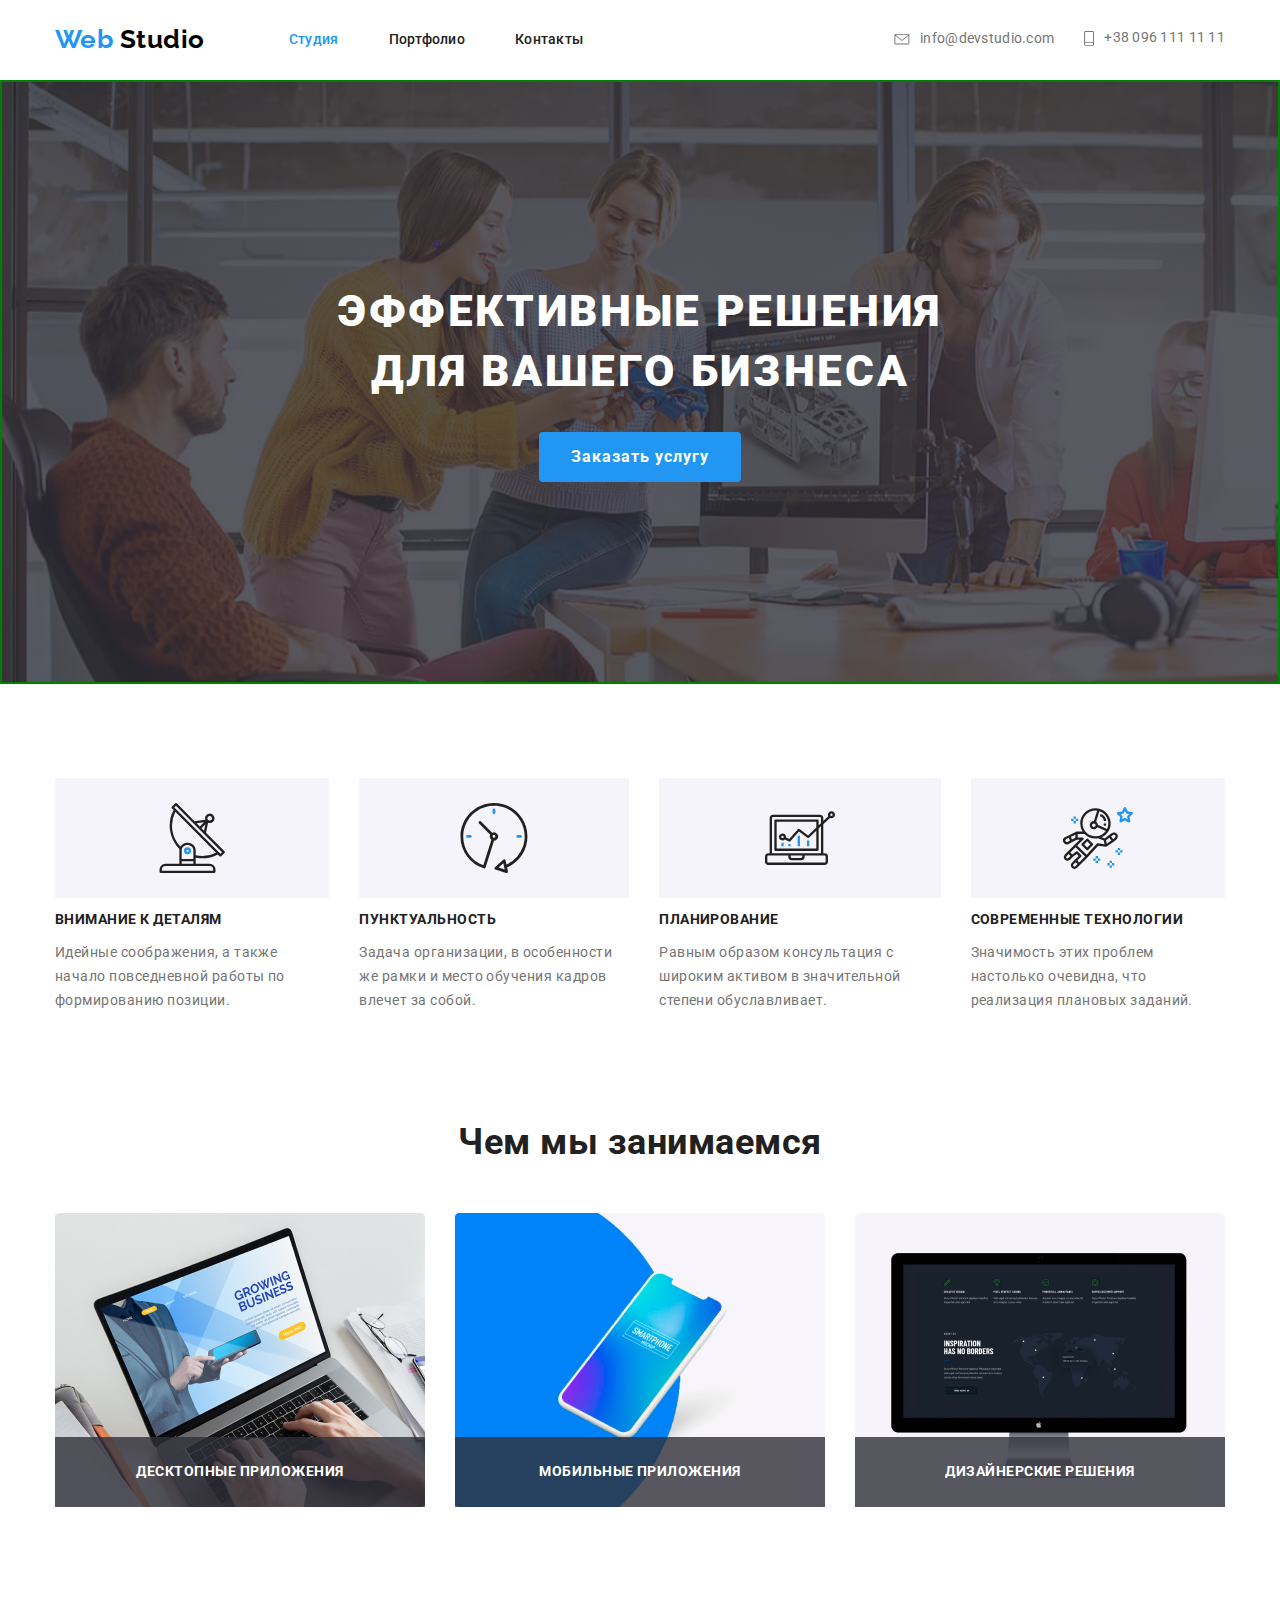
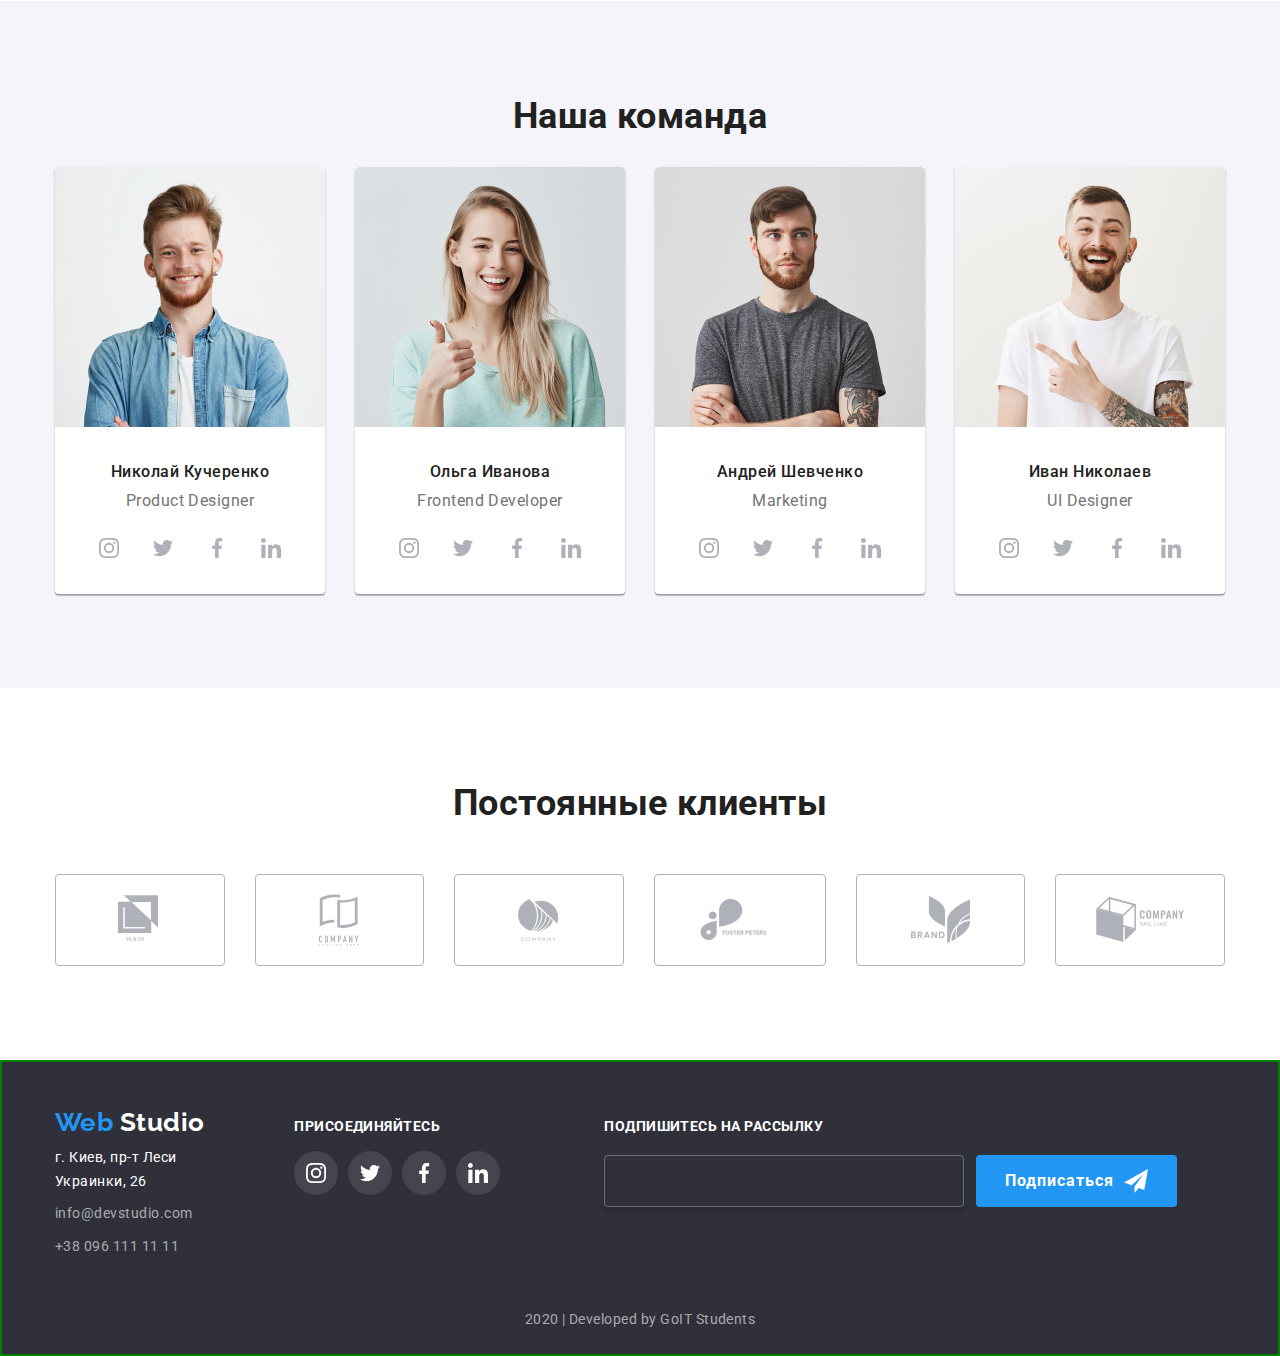
==== index.html @ 7dfe774b "Start" ====
<!DOCTYPE html>
<html lang="ru">
  <head>
    <meta charset="UTF-8" />
    <meta name="viewport" content="width=device-width, initial-scale=1.0" />
    <title>Document</title>
    <link
      href="https://fonts.googleapis.com/css2?family=Raleway:wght@700&family=Roboto:wght@400;500;700;900&display=swap"
      rel="stylesheet"
    />
    <link rel="stylesheet" href="./css/normalize.css" />
    <link rel="stylesheet" href="./css/styles.css" />
  </head>
  <body>
    <header class="page-header">
      <div class="container">
        <nav class="navigation flex-type">
          <a class="link" href="./index.html">
            <span class="logo"
              ><span class="logo-colored">Web</span> Studio</span
            ></a
          >
          <!-- логотип -->

          <ul class="site-nav flex-type">
            <li>
              <a class="link" href="./index.html">
                <span class="current-page">Студия</span></a
              >
            </li>
            <li><a class="link" href="./portfolio.html"> Портфолио</a></li>
            <li><a href="" class="link">Контакты</a></li>
          </ul>
        </nav>

        <ul class="site-auth flex-type">
          <li>
            <a class="text link" href="mailto:info@devstudio.com">
              <svg class="icon-mail">
                <use href="./img/symbol-defs2.svg#icon-envelope"></use>
              </svg>
              info@devstudio.com
            </a>
          </li>
          <li>
            <a class="text link" href="tel:380961111111"
              ><svg class="icon-vector">
                <use href="./img/symbol-defs2.svg#icon-vector"></use></svg
              >+38 096 111 11 11</a
            >
          </li>
        </ul>
      </div>
    </header>

    <main>
      <!-- Герой -->

      <section class="hero-container">
        <h1 class="hero-title">
          Эффективные решения <br />
          для вашего бизнеса
        </h1>
        <a class="hero-button link" href="">Заказать услугу</a>
      </section>

      <section class="advantage">
        <!-- Скрытый заголовок H2 -->
        <h2 class="visibility">Приемущества</h2>

        <ul class="container">
          <li class="advantage-card">
            <div class="icon-background">
              <svg class="icon-advantage">
                <use href="./img/symbol-defs2.svg#icon-satellite"></use>
              </svg>
            </div>
            <h3 class="subtitle">Внимание к деталям</h3>
            <p class="text">
              Идейные соображения, а также начало повседневной работы по
              формированию позиции.
            </p>
          </li>

          <li class="advantage-card">
            <div class="icon-background">
              <svg class="icon-advantage">
                <use href="./img/symbol-defs2.svg#icon-clock"></use>
              </svg>
            </div>

            <h3 class="subtitle">Пунктуальность</h3>
            <p class="text">
              Задача организации, в особенности же рамки и место обучения кадров
              влечет за собой.
            </p>
          </li>

          <li class="advantage-card">
            <div class="icon-background">
              <svg class="icon-advantage">
                <use href="./img/symbol-defs2.svg#icon-diagram"></use>
              </svg>
            </div>
            <h3 class="subtitle">Планирование</h3>
            <p class="text">
              Равным образом консультация с широким активом в значительной
              степени обуславливает.
            </p>
          </li>

          <li class="advantage-card">
            <div class="icon-background">
              <svg class="icon-advantage">
                <use href="./img/symbol-defs2.svg#icon-astronaut"></use>
              </svg>
            </div>
            <h3 class="subtitle">Современные технологии</h3>
            <p class="text">
              Значимость этих проблем настолько очевидна, что реализация
              плановых заданий.
            </p>
          </li>
        </ul>
      </section>

      <section class="duties">
        <h2 class="title">Чем мы занимаемся</h2>
        <ul class="container">
          <!-- <div class="test"> -->

          <li class="duties-card desktop">
            <p class="subtitle">Десктопные приложения</p>
          </li>

          <li class="duties-card mobile">
            <!-- <img
              src="./img/phone.jpg"
              alt="Смартфон"
              width="370"
              height="294"
            /> -->
            <p class="subtitle">Мобильные приложения</p>
          </li>

          <li class="duties-card design">
            <!-- <img
              src="./img/display.jpg"
              alt="Монитор"
              width="370"
              height="294"
            /> -->
            <p class="subtitle">Дизайнерские решения</p>
          </li>

          <!-- </div> -->
        </ul>
      </section>

      <section class="team">
        <h2 class="title">Наша команда</h2>

        <ul class="container">
          <li class="team-card">
            <img
              src="./img/John_Smith.jpg"
              alt="Николай Кучеренко"
              width="270"
              height="260"
            />
            <h3 class="team-subtitle">Николай Кучеренко</h3>
            <p class="text">Product Designer</p>

            <ul class="flex-type">
              <li class="shell">
                <a
                  class="social-block"
                  href="https://www.instagram.com/"
                  aria-label="Ссылка на Instagram"
                  ><svg class="social-link">
                    <use
                      href="./img/symbol-defs2.svg#icon-instagram"
                    ></use></svg
                ></a>
              </li>
              <li class="shell">
                <a
                  class="social-block"
                  href="https://twitter.com/explore"
                  aria-label="Ссылка на Twitter"
                  ><svg class="social-link">
                    <use href="./img/symbol-defs2.svg#icon-twitter"></use></svg
                ></a>
              </li>
              <li class="shell">
                <a
                  class="social-block"
                  href="https://www.facebook.com/"
                  aria-label="Ссылка на Facebook"
                  ><svg class="social-link">
                    <use href="./img/symbol-defs2.svg#icon-facebook"></use></svg
                ></a>
              </li>
              <li class="shell">
                <a
                  class="social-block"
                  href="https://www.linkedin.com/feed/"
                  aria-label="Ссылка на LinkedIn"
                  ><svg class="social-link">
                    <use href="./img/symbol-defs2.svg#icon-linkedin"></use></svg
                ></a>
              </li>
            </ul>
          </li>

          <li class="team-card">
            <img
              src="./img/Marta_Stewart.jpg"
              alt="Ольга Иванова"
              width="270"
              height="260"
            />
            <h3 class="team-subtitle">Ольга Иванова</h3>
            <p class="text">Frontend Developer</p>

            <ul class="flex-type">
              <li class="shell">
                <a
                  class="social-block"
                  href="https://www.instagram.com/"
                  aria-label="Ссылка на Instagram"
                  ><svg class="social-link">
                    <use
                      href="./img/symbol-defs2.svg#icon-instagram"
                    ></use></svg
                ></a>
              </li>
              <li class="shell">
                <a
                  class="social-block"
                  href="https://twitter.com/explore"
                  aria-label="Ссылка на Twitter"
                  ><svg class="social-link">
                    <use href="./img/symbol-defs2.svg#icon-twitter"></use></svg
                ></a>
              </li>
              <li class="shell">
                <a
                  class="social-block"
                  href="https://www.facebook.com/"
                  aria-label="Ссылка на Facebook"
                  ><svg class="social-link">
                    <use href="./img/symbol-defs2.svg#icon-facebook"></use></svg
                ></a>
              </li>
              <li class="shell">
                <a
                  class="social-block"
                  href="https://www.linkedin.com/feed/"
                  aria-label="Ссылка на LinkedIn"
                  ><svg class="social-link">
                    <use href="./img/symbol-defs2.svg#icon-linkedin"></use></svg
                ></a>
              </li>
            </ul>
          </li>

          <li class="team-card">
            <img
              src="./img/Robert_Jakis.jpg"
              alt="Андрей Шевченко"
              width="270"
              height="260"
            />
            <h3 class="team-subtitle">Андрей Шевченко</h3>
            <p class="text">Marketing</p>

            <ul class="flex-type">
              <li class="shell">
                <a
                  class="social-block"
                  href="https://www.instagram.com/"
                  aria-label="Ссылка на Instagram"
                  ><svg class="social-link">
                    <use
                      href="./img/symbol-defs2.svg#icon-instagram"
                    ></use></svg
                ></a>
              </li>
              <li class="shell">
                <a
                  class="social-block"
                  href="https://twitter.com/explore"
                  aria-label="Ссылка на Twitter"
                  ><svg class="social-link">
                    <use href="./img/symbol-defs2.svg#icon-twitter"></use></svg
                ></a>
              </li>
              <li class="shell">
                <a
                  class="social-block"
                  href="https://www.facebook.com/"
                  aria-label="Ссылка на Facebook"
                  ><svg class="social-link">
                    <use href="./img/symbol-defs2.svg#icon-facebook"></use></svg
                ></a>
              </li>
              <li class="shell">
                <a
                  class="social-block"
                  href="https://www.linkedin.com/feed/"
                  aria-label="Ссылка на LinkedIn"
                  ><svg class="social-link">
                    <use href="./img/symbol-defs2.svg#icon-linkedin"></use></svg
                ></a>
              </li>
            </ul>
          </li>

          <li class="team-card">
            <img
              src="./img/Martin_Doe.jpg"
              alt="Иван Николаев"
              width="270"
              height="260"
            />
            <h3 class="team-subtitle">Иван Николаев</h3>
            <p class="text">UI Designer</p>

            <ul class="flex-type">
              <li class="shell">
                <a
                  class="social-block"
                  href="https://www.instagram.com/"
                  aria-label="Ссылка на Instagram"
                  ><svg class="social-link">
                    <use
                      href="./img/symbol-defs2.svg#icon-instagram"
                    ></use></svg
                ></a>
              </li>
              <li class="shell">
                <a
                  class="social-block"
                  href="https://twitter.com/explore"
                  aria-label="Ссылка на Twitter"
                  ><svg class="social-link">
                    <use href="./img/symbol-defs2.svg#icon-twitter"></use></svg
                ></a>
              </li>
              <li class="shell">
                <a
                  class="social-block"
                  href="https://www.facebook.com/"
                  aria-label="Ссылка на Facebook"
                  ><svg class="social-link">
                    <use href="./img/symbol-defs2.svg#icon-facebook"></use></svg
                ></a>
              </li>
              <li class="shell">
                <a
                  class="social-block"
                  href="https://www.linkedin.com/feed/"
                  aria-label="Ссылка на LinkedIn"
                  ><svg class="social-link">
                    <use href="./img/symbol-defs2.svg#icon-linkedin"></use></svg
                ></a>
              </li>
            </ul>
          </li>
        </ul>
      </section>

      <section class="clients">
        <h2 class="title">Постоянные клиенты</h2>
        <ul class="container">
          <li class="clients-card">
            <svg class="logo-1">
              <use href="./img/symbol-defs2.svg#icon-logo-1"></use>
            </svg>
          </li>

          <li class="clients-card">
            <svg class="logo-2">
              <use href="./img/symbol-defs2.svg#icon-logo-2"></use>
            </svg>
          </li>

          <li class="clients-card">
            <svg class="logo-3">
              <use href="./img/symbol-defs2.svg#icon-logo-3"></use>
            </svg>
          </li>

          <li class="clients-card">
            <svg class="logo-4">
              <use href="./img/symbol-defs2.svg#icon-logo-4"></use>
            </svg>
          </li>

          <li class="clients-card">
            <svg class="logo-5">
              <use href="./img/symbol-defs2.svg#icon-logo-5"></use>
            </svg>
          </li>

          <li class="clients-card">
            <svg class="logo-6">
              <use href="./img/symbol-defs2.svg#icon-logo-6"></use>
            </svg>
          </li>
        </ul>
      </section>
    </main>
    <footer class="page-footer">
      <div class="container">
        <address class="contacts">
          <span class="logo">
            <span class="logo-colored"> Web</span> Studio</span
          >
          <br />
          <span class="location text">г. Киев, пр-т Леси Украинки, 26</span>
          <br />
          <a class="link" href="mailto:info@devstudio.com"
            >info@devstudio.com</a
          >
          <br />
          <a class="link" href="tel:380961111111">+38 096 111 11 11 </a>
        </address>

        <div class="connect">
          <b class="subtitle">присоединяйтесь</b>
          <ul class="flex-type">
            <li class="shell">
              <a
                class="social-block"
                href="https://www.instagram.com/"
                aria-label="Ссылка на Instagram"
                ><svg class="social-link">
                  <use href="./img/symbol-defs2.svg#icon-instagram"></use></svg
              ></a>
            </li>
            <li class="shell">
              <a
                class="social-block"
                href="https://twitter.com/explore"
                aria-label="Ссылка на Twitter"
                ><svg class="social-link">
                  <use href="./img/symbol-defs2.svg#icon-twitter"></use></svg
              ></a>
            </li>
            <li class="shell">
              <a
                class="social-block"
                href="https://www.facebook.com/"
                aria-label="Ссылка на Facebook"
                ><svg class="social-link">
                  <use href="./img/symbol-defs2.svg#icon-facebook"></use></svg
              ></a>
            </li>
            <li class="shell">
              <a
                class="social-block"
                href="https://www.linkedin.com/feed/"
                aria-label="Ссылка на LinkedIn"
                ><svg class="social-link">
                  <use href="./img/symbol-defs2.svg#icon-linkedin"></use></svg
              ></a>
            </li>
          </ul>
        </div>

        <div class="subscribe">
          <b class="subtitle">Подпишитесь на рассылку</b>
          <div class="buttons-block">
            <div class="email-button"></div>
            <a class="footer-button link" href=""
              >Подписаться
              <svg class="icon-send">
                <use href="./img/symbol-defs2.svg#icon-send"></use></svg
            ></a>
          </div>
        </div>
      </div>

      <div class="developed">
        <p class="text">2020 | Developed by GoIT Students</p>
      </div>
    </footer>
  </body>
</html>
---- css/styles.css ----
:root {
  --primary-text-color: #757575;
  --text-title-color: #212121;
  --text-accent-color: #2196f3;
  --primary-white-color: #ffffff;
  --primary-icon-color: #afb1b8;
}

body {
  background-color: var(--primary-white-color);
  color: var(--primary-text-color);
  font-family: Roboto, sans-serif;
  letter-spacing: 0.03em;
}

/* .page-header {
  background-color: rgb(219, 22, 114);
} */

ul {
  list-style: none;
}
.visibility {
  display: none;
}
.focus {
  border: 1px solid rgb(219, 22, 114); /* Рамка при получении фокуса */
  width: 80%; /* Ширина поля */
}

.link {
  text-decoration: none;
}

.site-nav .link {
  color: var(--text-title-color);
}

.site-auth .link {
  color: var(--primary-text-color);
}
.contacts {
  margin-bottom: 28px;
  margin-right: 69px;
}

.contacts .link {
  color: rgba(255, 255, 255, 0.6);
  /* background-color: #757575; временный цвет */
  font-size: 14px;
  line-height: 1.71;
  font-style: normal;
  display: inline-block;
  margin-top: 9px;
}

.developed .text {
  background-color: #2f303a;
  color: rgba(255, 255, 255, 0.6);
  font-size: 12x;
  line-height: 2;

  padding-top: 18px;
  padding-bottom: 21px;
  margin-top: 0;
  margin-bottom: 0;
}

.link:hover,
.link:focus {
  color: var(--text-accent-color);
}

/* .link:hover .icon-mail {
  fill: var(--text-accent-color);
} */

/* .mail-color {
  color: var(--text-accent-color);
} */

.logo {
  color: #000000;
  font-style: normal;
  font-weight: 700;
  font-size: 26px;
  line-height: 1.19;
  font-family: Raleway, sans-serif;

  display: inline-block;
  padding-top: 24px;
  padding-bottom: 25px;

  /* border: 2px solid;
  background-color: rgb(219, 22, 114); */
}

.page-footer .logo {
  padding-top: 0;
  padding-bottom: 0;
  margin-top: 45px;
  margin-bottom: 8px;
  color: var(--primary-white-color);
}

.logo-colored {
  color: #2196f3;
}

.navigation .logo:hover,
.navigation .logo:focus {
  color: var(--text-accent-color);
}

.site-nav,
.site-auth {
  font-style: normal;
  font-weight: 500;
  font-size: 14px;
  line-height: 1.14;
  letter-spacing: 0.02em;
}

/* .site-nav .text {
  color: var(--primary-text-color);
} */

.site-nav.flex-type {
  margin-top: auto;
  margin-bottom: auto;
  padding-left: 0;
  margin-left: 84px;
}

.site-nav.flex-type :not(:first-child) {
  padding-left: 50px;
}

.site-auth.flex-type :not(:first-child) {
  padding-left: 30px;
}

.site-auth.flex-type {
  margin-top: auto;
  margin-bottom: auto;
  padding-left: 0;
  margin-left: auto;
  align-items: center;
}
.flex-type .link {
  display: inline-flex;
  align-items: center;
}

.social-link {
  display: block;
  height: 20px;
  width: 20px;
  fill: var(--primary-icon-color);
}

.social-block {
  display: inline-flex;
  justify-content: center;
  align-items: center;
  height: 44px;
  width: 44px;
  border-radius: 50%;

  /* border: solid 2px tomato; */
  /* background-color: salmon; */
}

.team-card .shell,
.connect .shell {
  display: block;
  margin-right: 10px;
}

.team-card .shell:nth-last-child(1) {
  margin-right: 0px;
}

/* .link-container:last-child {
  margin-right: 50px;
} */

/* .flex-type .social-block :last-child {
  margin-right: 0px;
} */

.social-block:hover {
  background-color: var(--text-accent-color);
}

.social-block:hover .social-link {
  fill: #ffffff;
}

.current-page {
  color: var(--text-accent-color);
}

.studio-color {
  color: var(--text-accent-color);
}

.hero-title {
  color: var(--primary-white-color);
  /* background-color: #757575; временный цвет */
  font-style: normal;
  font-weight: 900;
  font-size: 44px;
  line-height: 1.36;
  text-transform: uppercase;
  letter-spacing: 0.06em;

  /* border: 2px solid tomato; */
  padding-top: 200px;
  margin-top: 0;
  margin-bottom: 30px;
}

.title {
  color: var(--text-title-color);
  font-style: normal;
  font-weight: 700;
  font-size: 36px;
  line-height: 1.17;
  text-align: center;
}

.hero-button,
.footer-button {
  color: #ffffff;
  background-color: var(--text-accent-color);
  font-style: normal;
  font-weight: 700;
  font-size: 16px;
  line-height: 1.87;
  letter-spacing: 0.06em;

  display: inline-block;
  vertical-align: middle;
  /* border: 2px solid tomato; */
  padding: 10px 32px;
  border-radius: 4px;
  margin-top: 0;
  margin-bottom: 200px;
}

.footer-button {
  display: inline-flex;

  margin-top: 20px;
  margin-bottom: 0;
  margin-left: 12px;
  align-items: center;
  padding: 10px 29px;
}

.hero-button:hover,
.hero-button:focus,
.footer-button:hover,
.footer-button:focus {
  color: var(--text-title-color);
}

.footer-button:hover .icon-send {
  fill: var(--text-title-color);
}
.subtitle {
  color: var(--text-title-color);
  font-style: normal;
  font-weight: 700;
  font-size: 14px;
  line-height: 1.14;
  text-transform: uppercase;
}

.text {
  font-style: normal;
  font-weight: 400;
  font-size: 14px;
  line-height: 1.71;
}

.site-auth .text {
  line-height: 1.14;
}
.connect {
  /* display: flex; */
  margin-right: 94px;
  /* border: solid; */
}

.subscribe {
  display: flex;
  flex-wrap: wrap;
  min-width: 500px;
  /* border: solid blanchedalmond; */
}

.email-button {
  display: inline-flex;
  align-items: center;
  justify-content: center;
  min-width: 358px;
  height: 50px;
  /* border: solid; */
  margin-top: 20px;
  margin-bottom: 0;
  border: 1px solid rgba(255, 255, 255, 0.3);
  box-shadow: 0px 4px 4px rgba(0, 0, 0, 0.15);
  border-radius: 4px;
  padding: 0;
}

.buttons-block {
  display: flex;
  /* border: solid red; */
}

.connect .flex-type {
  margin-top: 20;
  margin-bottom: 0;
  padding-left: 0;
}

.connect .subtitle,
.subscribe .subtitle {
  /* background-color: #757575; временный цвет */
  color: var(--primary-white-color);
  display: block;
  /* min-width: 400px; */
  /* flex-wrap: nowrap; */
  padding: 0;
  /* margin-bottom: 20px; */
  margin-top: 0;
  /* border: solid 1px tomato; */
}

.icon-send {
  height: 24px;
  width: 24px;
  margin-left: 10px;
  fill: var(--primary-white-color);
}
/* hero-butt .button-link .connect .flex-type {
  padding: 0;
  justify-content: flex-start;
  background-color: violet;
} */

.connect .social-block {
  background-color: rgba(255, 255, 255, 0.1);
}

.connect .social-link {
  fill: var(--primary-white-color);
}

.connect .social-block:hover {
  background-color: var(--text-accent-color);
}

.duties-card .subtitle {
  width: inherit;
  background-color: rgba(47, 48, 58, 0.8);
  color: var(--primary-white-color);
  /* flex-wrap: nowrap; */
  padding-top: 27px;
  /* padding-left: 40px; */
  padding-bottom: 27px;
  margin-bottom: 0;
  margin-top: 0;
}

.duties .title,
.clients .title {
  /* border: 2px solid tomato; */
  margin-top: 0;
  margin-bottom: 50px;
}

.team .title {
  display: inline-block;
  margin-top: 94px;
}

.duties-card {
  display: flex;
  height: 294px;
  width: 370px;

  /* align-content: center; */
  /* justify-content: center; */
  align-items: flex-end;
  /* text-align: center; */
}

.duties-card.desktop {
  background-image: url(../img/laptop.jpg);
}

.duties-card.mobile {
  background-image: url(../img/phone.jpg);
}

.duties-card.design {
  background-image: url(../img/display.jpg);
}

.duties-card:not(:first-child),
.clients-card:not(:first-child) {
  margin-left: 30px;
}

.clients-card {
  display: flex;
  align-items: center;
  justify-content: center;
  width: 170px;
  height: 90px;
  border: 1px solid var(--primary-icon-color);
  border-radius: 4px;
}

.clients-card:hover {
  border: 1px solid var(--text-accent-color);
}

.clients-card:hover .logo-1,
.clients-card:hover .logo-2,
.clients-card:hover .logo-3,
.clients-card:hover .logo-4,
.clients-card:hover .logo-5,
.clients-card:hover .logo-6 {
  fill: var(--text-accent-color);
}

.center-block {
  /* display: block; */
  margin-left: auto;
  margin-right: auto;
  /* background-color: tomato; */
}
/* .test {
  width: 1200px;
  display: flex;
  border: 2px solid blue;
} */
.team-subtitle {
  color: var(--text-title-color);
  font-style: normal;
  font-weight: 500;
  font-size: 16px;
  line-height: 1.19;

  display: inline-block;
  margin-top: 30px;
  margin-bottom: 10px;
}

.team .text {
  font-size: 16px;
  line-height: 1.19;
  margin-top: 0;
  margin-bottom: 16px;
}

.contacts .logo {
  font-size: 26px;
  line-height: 1.18;
}

.contacts .logo-colored {
  font-size: 26px;
  line-height: 1.18;
}

.location.text {
  color: var(--primary-white-color);
  /* background-color: #757575; */
}

.container {
  /* border: 5px solid tomato; */
  display: flex;
  width: 1170px;
  padding-left: 15px;
  padding-right: 15px;
  background-color: #ffffff;
  margin-left: auto;
  margin-right: auto;
  margin-top: 0;
  margin-bottom: 0;
  /* background-color: tomato; */
}

.flex-type,
.link-container {
  display: flex;
  /* border: solid; */
}

.team-card .flex-type {
  padding: 0;
  justify-content: center;
  align-items: center;
  /* background-color: rgb(219, 22, 114); */
}

.team-card {
  background-color: #ffffff;
  box-shadow: 0px 2px 1px rgba(0, 0, 0, 0.2), 0px 1px 1px rgba(0, 0, 0, 0.14),
    0px 1px 3px rgba(0, 0, 0, 0.12);
  border-radius: 0px 0px 4px 4px;
}

.icon-mail {
  width: 16px;
  height: 11.2px;
  margin-right: 10px;
  fill: currentColor;
}

.icon-vector {
  width: 10px;
  height: 14.92px;
  margin-right: 10px;
  fill: currentColor;
}

.icon-advantage {
  display: block;
  height: 70px;
  width: 70px;
  padding-bottom: 25px;
  padding-top: 25px;
  /* background-color: #f5f4fa; */
  border-radius: 4px;
}

.advantage .container {
  margin-top: 0;
  margin-bottom: 0;
  /* justify-content: space-between; */
}

.container .advantage-card {
  /* background-color: tomato; */
  width: calc((100% -120px) / 4);
  text-align: left;
}

.advantage-card:not(:first-child),
.team-card:not(:first-child) {
  margin-left: 30px;
}

.team-card .flex-type {
  padding: 0;
  justify-content: center;
  margin-bottom: 24px;
}

.advantage-card .icon-background {
  display: flex;
  background-color: #f5f4fa;
  justify-content: center;
}

.hero-container {
  max-width: 1600px;
  display: block;
  text-align: center;
  background-color: #757575; /*временный цвет*/
  border: 2px solid green;
  margin-left: auto;
  margin-right: auto;
  background-image: linear-gradient(
      to right,
      rgba(47, 48, 58, 0.8),
      rgba(47, 48, 58, 0.8)
    ),
    url(../img/Header.jpg);
}

.duties,
.advantage,
.clients,
.portfolio {
  display: block;
  text-align: center;
  /* border: 2px solid green; */
  margin-top: 94px;
  /* background-color: rgb(219, 22, 114); */
}

.clients .logo-1 {
  height: 49.23px;
  width: 44.27px;
  fill: var(--primary-icon-color);
}

.clients .logo-2 {
  height: 52px;
  width: 40px;
  fill: var(--primary-icon-color);
}

.clients .logo-3 {
  height: 42.6px;
  width: 41px;
  fill: var(--primary-icon-color);
}

.clients .logo-4 {
  height: 42.02px;
  width: 79.66 / px;
  fill: var(--primary-icon-color);
}

.clients .logo-5 {
  height: 47px;
  width: 59px;
  fill: var(--primary-icon-color);
}

.clients .logo-6 {
  height: 45.44px;
  width: 88.48px;
  fill: var(--primary-icon-color);
}

.team {
  /* border: 2px solid green; */
  /* max-width: 1600px; */
  display: block;
  text-align: center;

  background-color: #f5f4fa;

  margin-top: 94px;
  /* margin-left: auto;
  margin-right: auto; */
}
.page-footer {
  display: block;
  /* width: 1600px; */
  text-align: center;
  border: 2px solid green;
  margin-top: 94px;
  /* margin-right: auto;
  margin-left: auto; */
  background-color: #2f303a;
}

.team .container {
  padding-bottom: 94px;
  padding-left: 0;
  padding-right: 0;
  background-color: #f5f4fa;
  /* border: 2px solid green; */
}

.page-footer .container {
  text-align: left;
  align-items: baseline;
  background-color: #2f303a;
}

/* -----------------PORTFOLIO------------------ */
.portfolio-buttons.text {
  color: var(--text-title-color);
  background-color: #f5f4fa;
  font-weight: 500;
  font-size: 16px;
  line-height: 1.62;
}

.portfolio-buttons {
  justify-content: center;
  margin-bottom: 50px;
}
.portfolio-buttons :not(:first-child) {
  margin-left: 8px;
}

.portfolio-button {
  background-color: #f5f4fa;
  color: var(--text-title-color);
  font-family: Roboto;
  font-style: normal;
  font-weight: 500;
  font-size: 16px;
  line-height: 1.62;
  letter-spacing: 0.03em;

  padding: 6px 22px;
  border-radius: 4px;
  border: 1px solid transparent;
}

.portfolio-button:hover,
.portfolio-button:focus {
  color: var(--primary-white-color);
  background-color: var(--text-accent-color);
}

.features .subtitle {
  font-size: 18px;
  line-height: 2;
  letter-spacing: 0.06em;
  text-transform: none;
}

.features .text {
  color: var(--primary-text-color);
  font-size: 16px;
  line-height: 1.87;
}

.description.text {
  color: var(--primary-white-color); /*временный цвет*/
  background-color: #757575;
  font-size: 18px;
  line-height: 1.56;
}

.portfolio-card {
  width: calc((100% - 60px) / 3);
  margin-left: 30px;
  margin-bottom: 30px;
  /* box-shadow: 0px 4px 4px rgba(0, 0, 0, 0.25); */
}

.portfolio-card:nth-child(3n + 1) {
  margin-left: 0;
}

.portfolio-card:nth-last-child(-n + 3) {
  margin-bottom: 0;
}

.portfolio .features.container {
  /* background-color: tomato; */
  text-align: left;
  flex-wrap: wrap;
  justify-content: flex-start;
}

.portfolio-card .subtitle {
  display: block;
  margin-top: 20px;
  margin-bottom: 4px;
}
.portfolio-card .text {
  display: block;
  margin-top: 0;
  margin-bottom: 20px;
}
.portfolio-card .description {
  display: block;
  margin-top: 0;
  margin-bottom: 0;
}

.portfolio-card:hover {
  box-shadow: 0px 4px 4px rgba(0, 0, 0, 0.25);
}
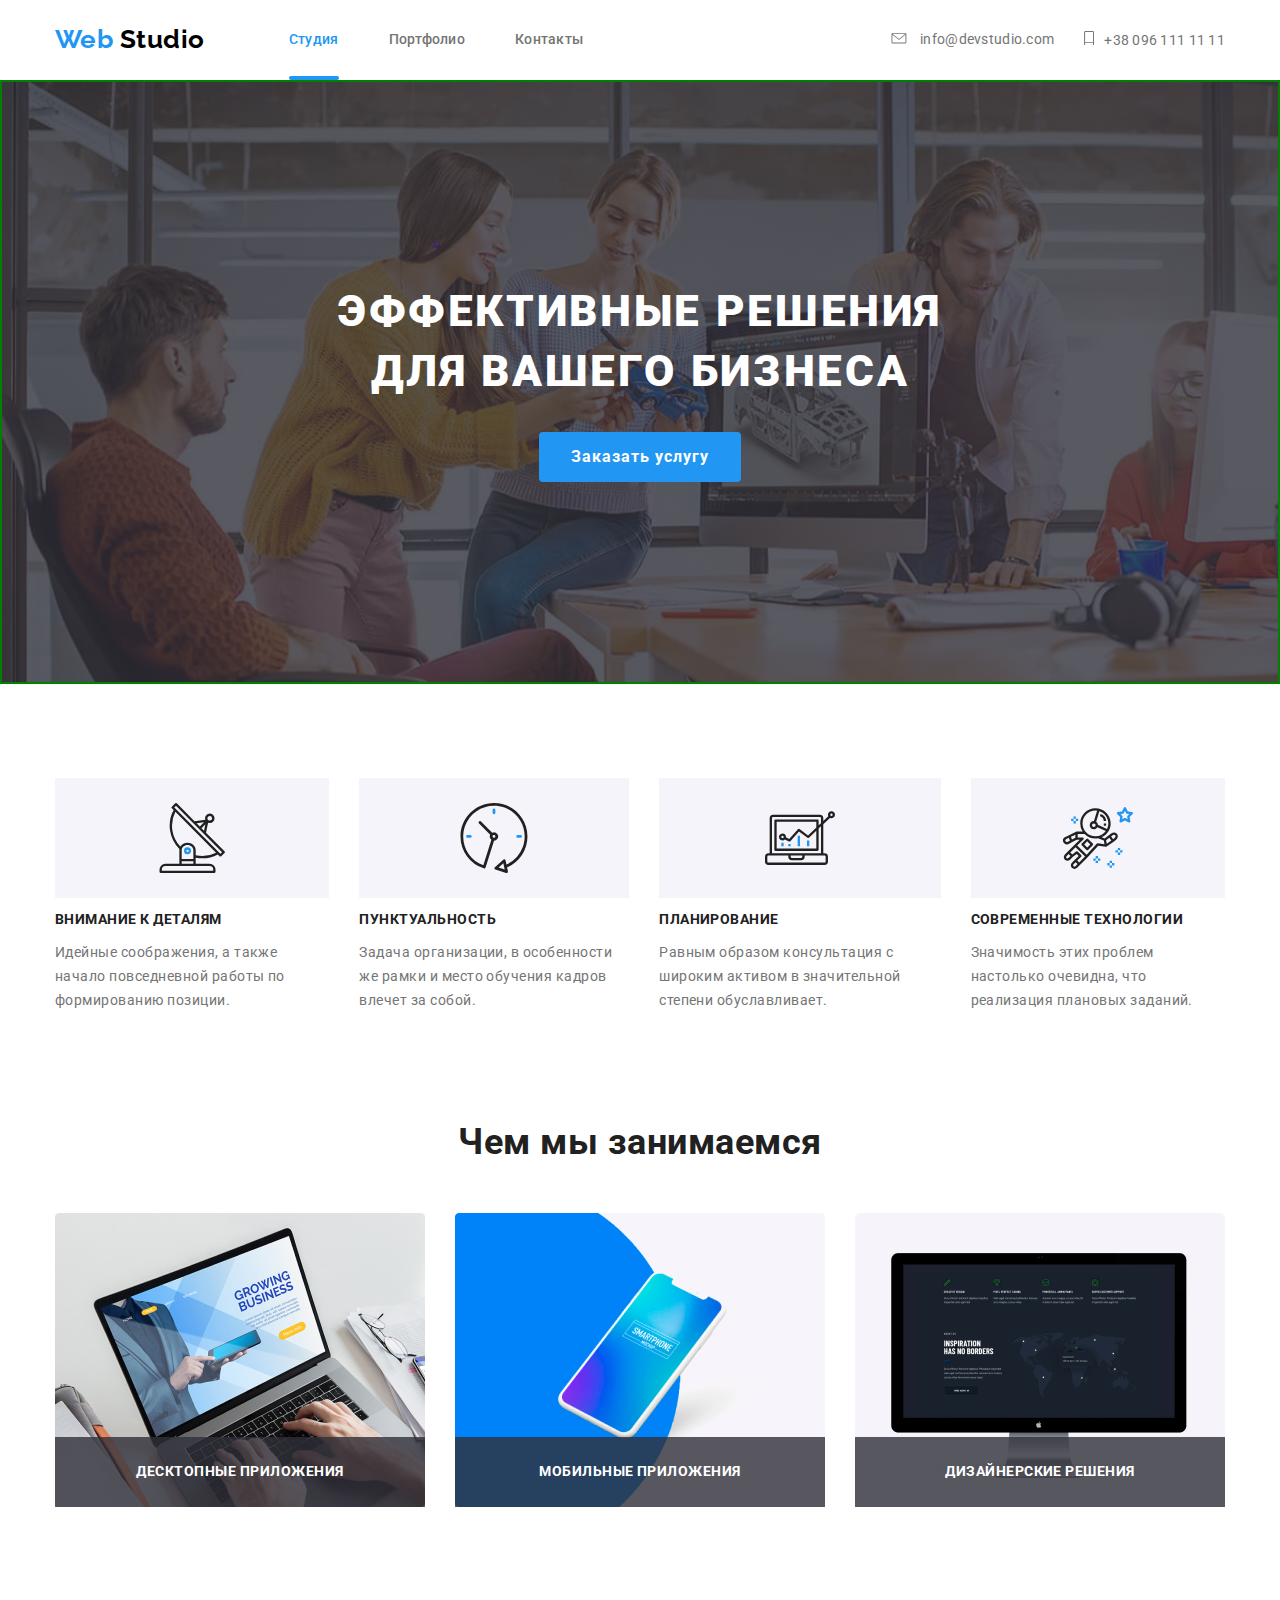
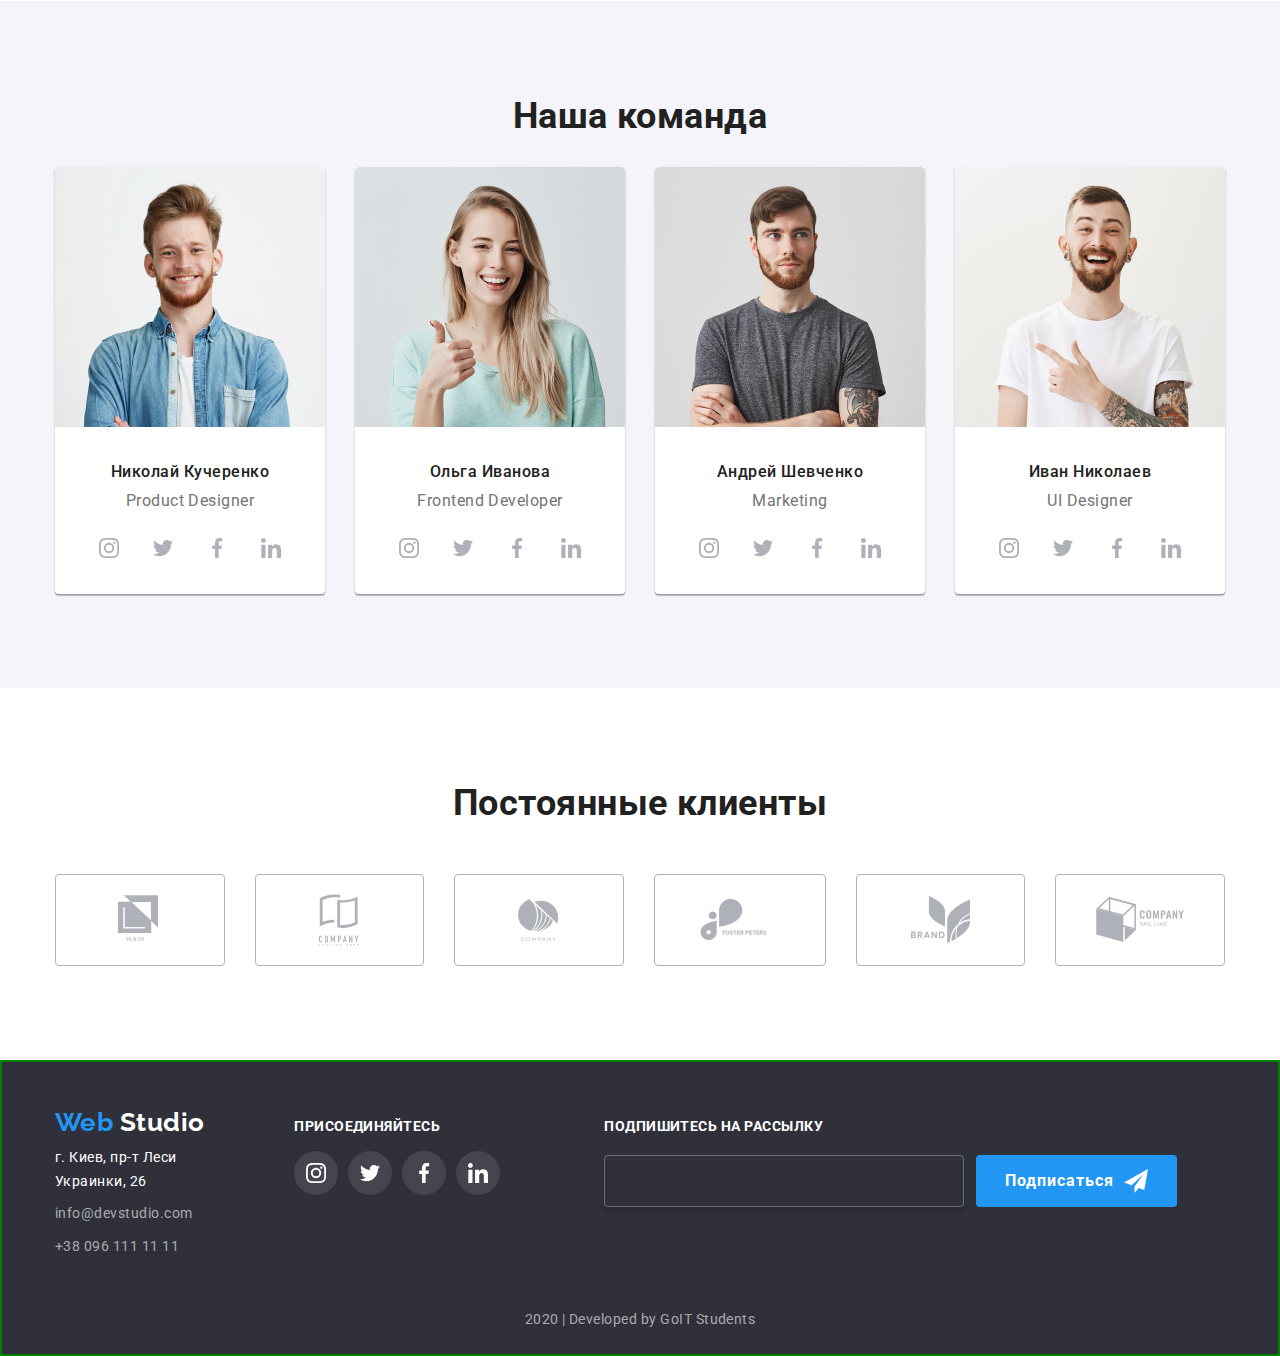
==== commit 2ee15c09: "reposition subtitles in duties section" ====
--- a/index.html
+++ b/index.html
@@ -127,33 +127,17 @@
       <section class="duties">
         <h2 class="title">Чем мы занимаемся</h2>
         <ul class="container">
-          <!-- <div class="test"> -->
-
           <li class="duties-card desktop">
             <p class="subtitle">Десктопные приложения</p>
           </li>
 
           <li class="duties-card mobile">
-            <!-- <img
-              src="./img/phone.jpg"
-              alt="Смартфон"
-              width="370"
-              height="294"
-            /> -->
             <p class="subtitle">Мобильные приложения</p>
           </li>
 
           <li class="duties-card design">
-            <!-- <img
-              src="./img/display.jpg"
-              alt="Монитор"
-              width="370"
-              height="294"
-            /> -->
             <p class="subtitle">Дизайнерские решения</p>
           </li>
-
-          <!-- </div> -->
         </ul>
       </section>
 
--- a/css/styles.css
+++ b/css/styles.css
@@ -30,10 +30,19 @@
 
 .link {
   text-decoration: none;
+
+  transition-property: color;
+  transition-duration: 1000ms;
+  transition-timing-function: cubic-bezier(0.4, 0, 0.2, 1);
 }
 
 .site-nav .link {
-  color: var(--text-title-color);
+  display: flex;
+  height: 100%;
+  position: relative;
+  color: var(--ext-title-colotr);
+  align-items: center;
+  justify-content: center;
 }
 
 .site-auth .link {
@@ -90,6 +99,10 @@
   display: inline-block;
   padding-top: 24px;
   padding-bottom: 25px;
+
+  transition-property: color;
+  transition-duration: 1000ms;
+  transition-timing-function: cubic-bezier(0.4, 0, 0.2, 1);
 
   /* border: 2px solid;
   background-color: rgb(219, 22, 114); */
@@ -114,22 +127,58 @@
 
 .site-nav,
 .site-auth {
+  /* display: block; */
   font-style: normal;
   font-weight: 500;
   font-size: 14px;
   line-height: 1.14;
   letter-spacing: 0.02em;
+  margin-bottom: 0;
+  margin-top: 0;
+}
+
+.site-nav {
+  padding-left: 0;
+  margin-left: 84px;
 }
 
 /* .site-nav .text {
   color: var(--primary-text-color);
 } */
 
-.site-nav.flex-type {
-  margin-top: auto;
-  margin-bottom: auto;
-  padding-left: 0;
-  margin-left: 84px;
+.site-nav .flex-type {
+  /* display: block; */
+  align-items: center;
+
+  /* margin-top: 0;
+  margin-bottom: 0;
+  padding-left: 0; */
+  /* margin-left: 84px; */
+}
+
+/* .block {
+  display: flex;
+  height: 100%;
+} */
+
+.site-nav .link:after {
+  content: "";
+  position: absolute;
+  bottom: 0;
+  left: 0;
+  height: 4px;
+  width: 100%;
+  border-radius: 2px;
+  background-color: var(--text-accent-color);
+  opacity: 0;
+
+  transition-property: opacity;
+  transition-duration: 1000ms;
+  transition-timing-function: cubic-bezier(0.4, 0, 0.2, 1);
+}
+
+.site-nav .link:hover:after {
+  opacity: 1;
 }
 
 .site-nav.flex-type :not(:first-child) {
@@ -148,7 +197,9 @@
   align-items: center;
 }
 .flex-type .link {
-  display: inline-flex;
+  display: inline-flexbox;
+  /* height: 50px; */
+  justify-content: center;
   align-items: center;
 }
 
@@ -167,6 +218,10 @@
   width: 44px;
   border-radius: 50%;
 
+  transition-property: background-color;
+  transition-duration: 1000ms;
+  transition-timing-function: cubic-bezier(0.4, 0, 0.2, 1);
+
   /* border: solid 2px tomato; */
   /* background-color: salmon; */
 }
@@ -199,6 +254,18 @@
 
 .current-page {
   color: var(--text-accent-color);
+}
+
+.current-page:after {
+  content: "";
+  position: absolute;
+  bottom: 0;
+  left: 0;
+  height: 4px;
+  width: 100%;
+  border-radius: 2px;
+  background-color: var(--text-accent-color);
+  opacity: 1;
 }
 
 .studio-color {
@@ -345,6 +412,10 @@
   width: 24px;
   margin-left: 10px;
   fill: var(--primary-white-color);
+
+  transition-property: fill;
+  transition-duration: 1000ms;
+  transition-timing-function: cubic-bezier(0.4, 0, 0.2, 1);
 }
 /* hero-butt .button-link .connect .flex-type {
   padding: 0;
@@ -365,15 +436,17 @@
 }
 
 .duties-card .subtitle {
+  display: flex;
+  height: 70px;
   width: inherit;
   background-color: rgba(47, 48, 58, 0.8);
   color: var(--primary-white-color);
-  /* flex-wrap: nowrap; */
-  padding-top: 27px;
-  /* padding-left: 40px; */
-  padding-bottom: 27px;
-  margin-bottom: 0;
-  margin-top: 0;
+  align-items: center;
+  justify-content: center;
+  margin: 0;
+
+  position: absolute;
+  bottom: 0;
 }
 
 .duties .title,
@@ -393,9 +466,11 @@
   height: 294px;
   width: 370px;
 
+  position: relative;
+
   /* align-content: center; */
   /* justify-content: center; */
-  align-items: flex-end;
+  /* align-items: flex-end; */
   /* text-align: center; */
 }
 
@@ -424,6 +499,10 @@
   height: 90px;
   border: 1px solid var(--primary-icon-color);
   border-radius: 4px;
+
+  transition-property: border;
+  transition-duration: 1000ms;
+  transition-timing-function: cubic-bezier(0.4, 0, 0.2, 1);
 }
 
 .clients-card:hover {
@@ -602,36 +681,60 @@
   height: 49.23px;
   width: 44.27px;
   fill: var(--primary-icon-color);
+
+  transition-property: fill;
+  transition-duration: 1000ms;
+  transition-timing-function: cubic-bezier(0.4, 0, 0.2, 1);
 }
 
 .clients .logo-2 {
   height: 52px;
   width: 40px;
   fill: var(--primary-icon-color);
+
+  transition-property: fill;
+  transition-duration: 1000ms;
+  transition-timing-function: cubic-bezier(0.4, 0, 0.2, 1);
 }
 
 .clients .logo-3 {
   height: 42.6px;
   width: 41px;
   fill: var(--primary-icon-color);
+
+  transition-property: fill;
+  transition-duration: 1000ms;
+  transition-timing-function: cubic-bezier(0.4, 0, 0.2, 1);
 }
 
 .clients .logo-4 {
   height: 42.02px;
   width: 79.66 / px;
   fill: var(--primary-icon-color);
+
+  transition-property: fill;
+  transition-duration: 1000ms;
+  transition-timing-function: cubic-bezier(0.4, 0, 0.2, 1);
 }
 
 .clients .logo-5 {
   height: 47px;
   width: 59px;
   fill: var(--primary-icon-color);
+
+  transition-property: fill;
+  transition-duration: 1000ms;
+  transition-timing-function: cubic-bezier(0.4, 0, 0.2, 1);
 }
 
 .clients .logo-6 {
   height: 45.44px;
   width: 88.48px;
   fill: var(--primary-icon-color);
+
+  transition-property: fill;
+  transition-duration: 1000ms;
+  transition-timing-function: cubic-bezier(0.4, 0, 0.2, 1);
 }
 
 .team {
@@ -770,3 +873,20 @@
 .portfolio-card:hover {
   box-shadow: 0px 4px 4px rgba(0, 0, 0, 0.25);
 }
+
+/* ----------------------------------------------------- */
+.temp {
+  margin-top: 0;
+  margin-bottom: 0;
+}
+
+.heig {
+  font-size: 30px;
+  margin-top: 0;
+  margin-bottom: 0;
+}
+
+.flex-temp {
+  display: flex;
+  align-items: center;
+}
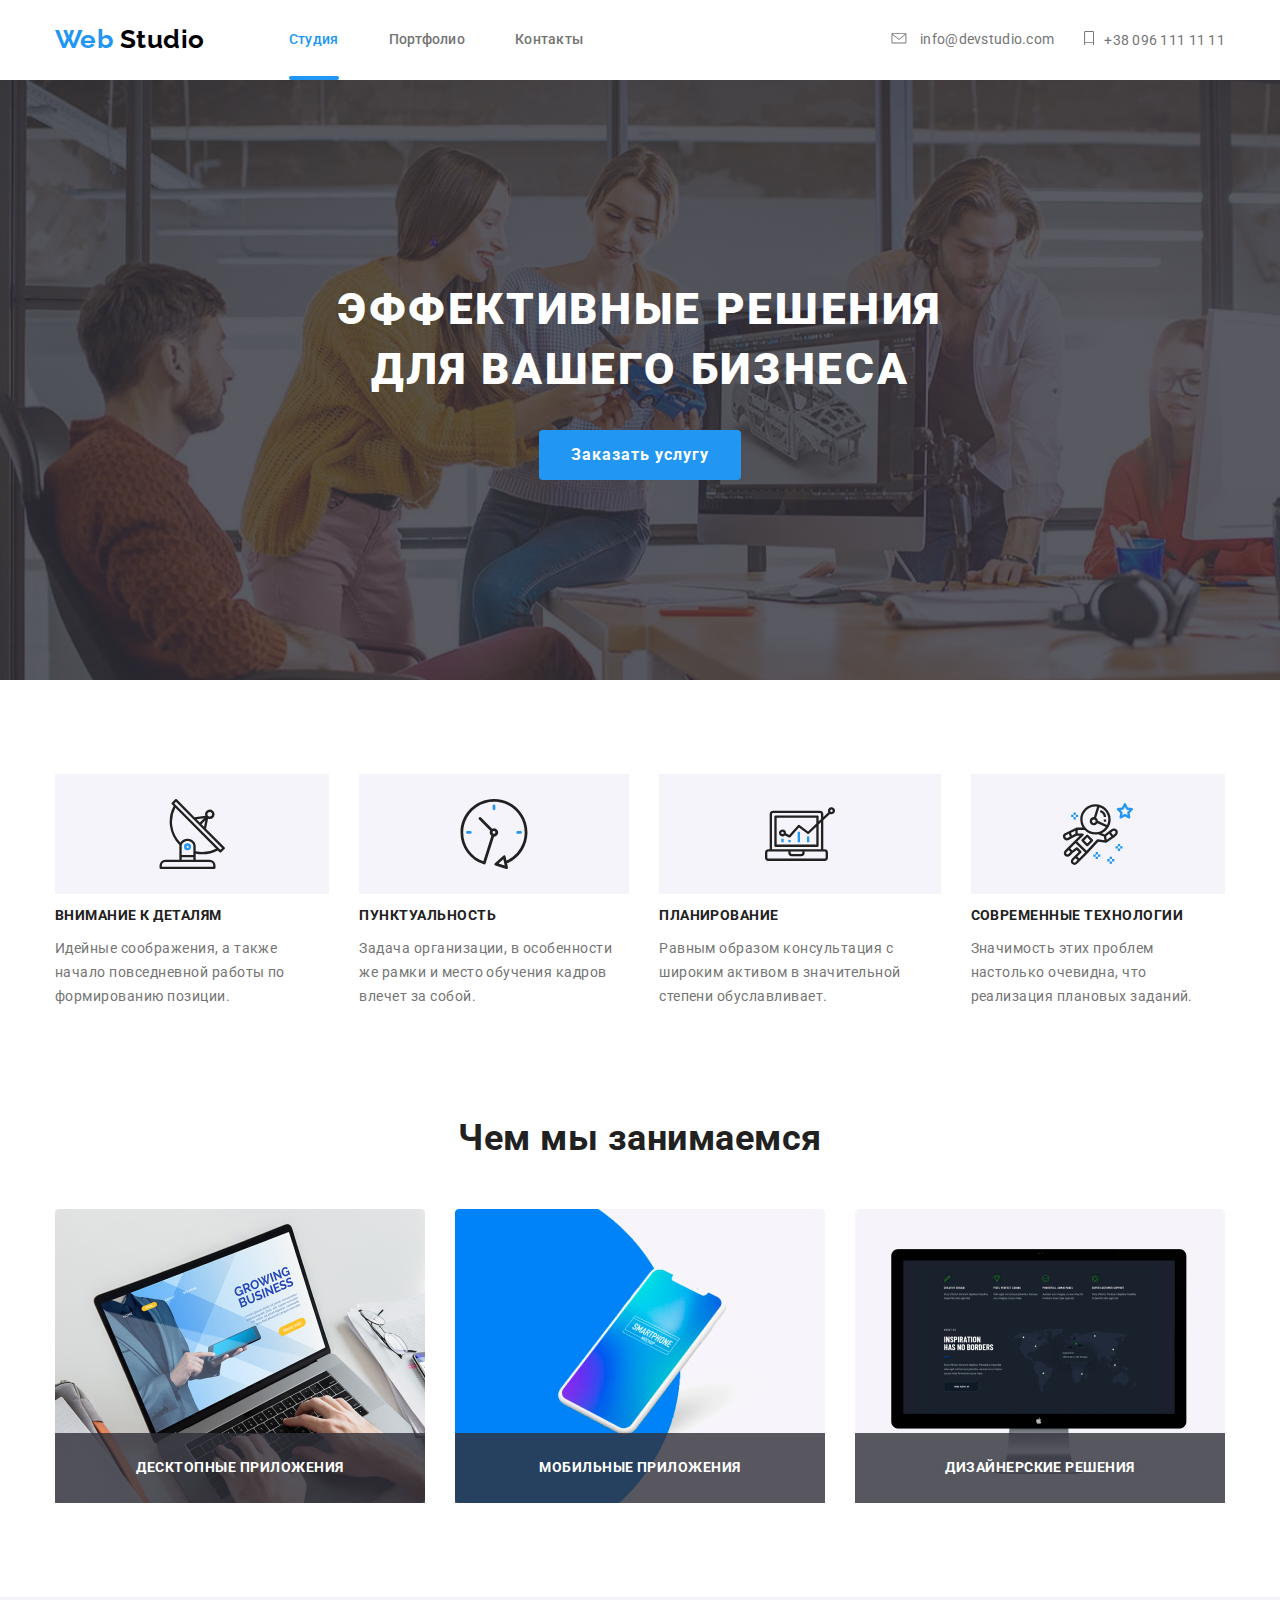
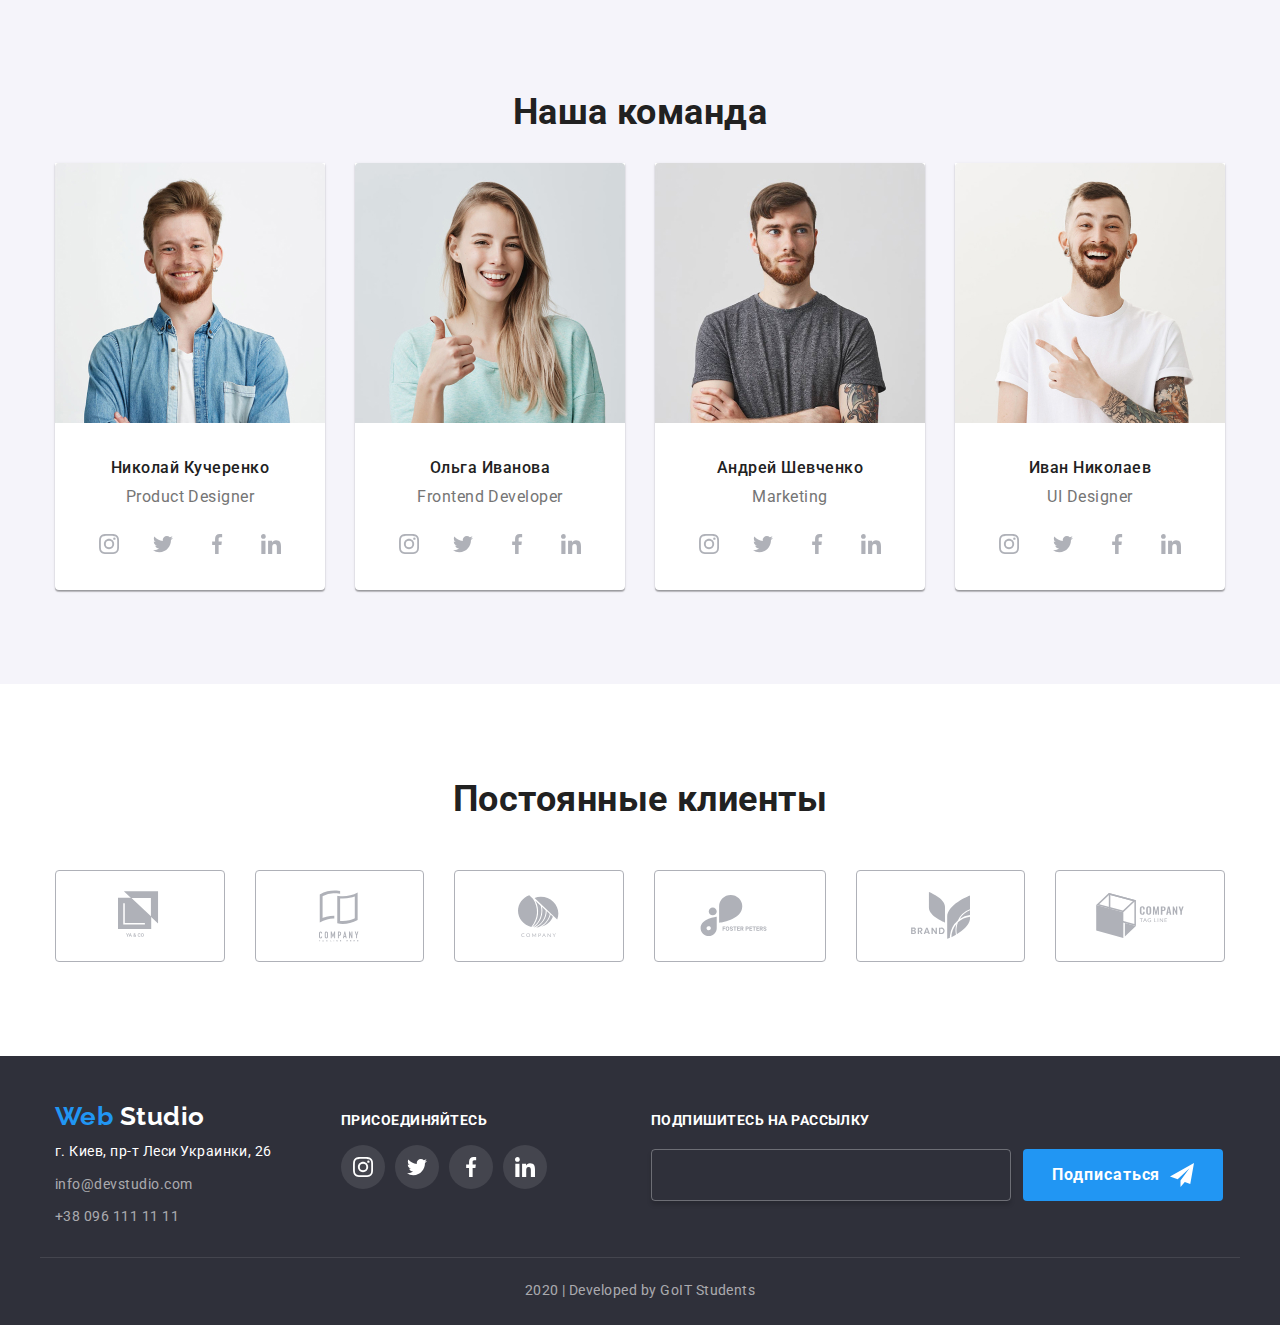
==== commit 87b348d8: "added bottom-border in footer" ====
--- a/index.html
+++ b/index.html
@@ -402,14 +402,15 @@
           <span class="logo">
             <span class="logo-colored"> Web</span> Studio</span
           >
-          <br />
-          <span class="location text">г. Киев, пр-т Леси Украинки, 26</span>
-          <br />
-          <a class="link" href="mailto:info@devstudio.com"
-            >info@devstudio.com</a
-          >
-          <br />
-          <a class="link" href="tel:380961111111">+38 096 111 11 11 </a>
+          <div class="location">
+            <span class="location text">г. Киев, пр-т Леси Украинки, 26 </span>
+
+            <a class="link" href="mailto:info@devstudio.com"
+              >info@devstudio.com</a
+            >
+
+            <a class="link" href="tel:380961111111">+38 096 111 11 11 </a>
+          </div>
         </address>
 
         <div class="connect">
--- a/css/styles.css
+++ b/css/styles.css
@@ -30,9 +30,10 @@
 
 .link {
   text-decoration: none;
+  /* position: relative; */
 
   transition-property: color;
-  transition-duration: 1000ms;
+  transition-duration: 250ms;
   transition-timing-function: cubic-bezier(0.4, 0, 0.2, 1);
 }
 
@@ -101,7 +102,7 @@
   padding-bottom: 25px;
 
   transition-property: color;
-  transition-duration: 1000ms;
+  transition-duration: 250ms;
   transition-timing-function: cubic-bezier(0.4, 0, 0.2, 1);
 
   /* border: 2px solid;
@@ -173,7 +174,7 @@
   opacity: 0;
 
   transition-property: opacity;
-  transition-duration: 1000ms;
+  transition-duration: 250ms;
   transition-timing-function: cubic-bezier(0.4, 0, 0.2, 1);
 }
 
@@ -219,7 +220,7 @@
   border-radius: 50%;
 
   transition-property: background-color;
-  transition-duration: 1000ms;
+  transition-duration: 250ms;
   transition-timing-function: cubic-bezier(0.4, 0, 0.2, 1);
 
   /* border: solid 2px tomato; */
@@ -244,11 +245,13 @@
   margin-right: 0px;
 } */
 
-.social-block:hover {
+.social-block:hover,
+.social-block:focus {
   background-color: var(--text-accent-color);
 }
 
-.social-block:hover .social-link {
+.social-block:hover .social-link,
+.social-block:focus .social-link {
   fill: #ffffff;
 }
 
@@ -414,7 +417,7 @@
   fill: var(--primary-white-color);
 
   transition-property: fill;
-  transition-duration: 1000ms;
+  transition-duration: 250ms;
   transition-timing-function: cubic-bezier(0.4, 0, 0.2, 1);
 }
 /* hero-butt .button-link .connect .flex-type {
@@ -431,7 +434,8 @@
   fill: var(--primary-white-color);
 }
 
-.connect .social-block:hover {
+.connect .social-block:hover,
+.connect .social-block:focus {
   background-color: var(--text-accent-color);
 }
 
@@ -501,7 +505,7 @@
   border-radius: 4px;
 
   transition-property: border;
-  transition-duration: 1000ms;
+  transition-duration: 250ms;
   transition-timing-function: cubic-bezier(0.4, 0, 0.2, 1);
 }
 
@@ -558,7 +562,12 @@
   line-height: 1.18;
 }
 
+.location {
+  display: block;
+}
+
 .location.text {
+  width: max-content;
   color: var(--primary-white-color);
   /* background-color: #757575; */
 }
@@ -655,7 +664,7 @@
   display: block;
   text-align: center;
   background-color: #757575; /*временный цвет*/
-  border: 2px solid green;
+  /* border: 2px solid green; */
   margin-left: auto;
   margin-right: auto;
   background-image: linear-gradient(
@@ -683,7 +692,7 @@
   fill: var(--primary-icon-color);
 
   transition-property: fill;
-  transition-duration: 1000ms;
+  transition-duration: 250ms;
   transition-timing-function: cubic-bezier(0.4, 0, 0.2, 1);
 }
 
@@ -693,7 +702,7 @@
   fill: var(--primary-icon-color);
 
   transition-property: fill;
-  transition-duration: 1000ms;
+  transition-duration: 250ms;
   transition-timing-function: cubic-bezier(0.4, 0, 0.2, 1);
 }
 
@@ -703,7 +712,7 @@
   fill: var(--primary-icon-color);
 
   transition-property: fill;
-  transition-duration: 1000ms;
+  transition-duration: 250ms;
   transition-timing-function: cubic-bezier(0.4, 0, 0.2, 1);
 }
 
@@ -713,7 +722,7 @@
   fill: var(--primary-icon-color);
 
   transition-property: fill;
-  transition-duration: 1000ms;
+  transition-duration: 250ms;
   transition-timing-function: cubic-bezier(0.4, 0, 0.2, 1);
 }
 
@@ -723,7 +732,7 @@
   fill: var(--primary-icon-color);
 
   transition-property: fill;
-  transition-duration: 1000ms;
+  transition-duration: 250ms;
   transition-timing-function: cubic-bezier(0.4, 0, 0.2, 1);
 }
 
@@ -733,7 +742,7 @@
   fill: var(--primary-icon-color);
 
   transition-property: fill;
-  transition-duration: 1000ms;
+  transition-duration: 250ms;
   transition-timing-function: cubic-bezier(0.4, 0, 0.2, 1);
 }
 
@@ -753,7 +762,7 @@
   display: block;
   /* width: 1600px; */
   text-align: center;
-  border: 2px solid green;
+  /* border: 2px solid green; */
   margin-top: 94px;
   /* margin-right: auto;
   margin-left: auto; */
@@ -772,7 +781,14 @@
   text-align: left;
   align-items: baseline;
   background-color: #2f303a;
-}
+  border-bottom: 1px solid rgba(255, 255, 255, 0.1);
+}
+
+/* .page-footer .contacts {
+  display: flex;
+  flex-direction: column;
+  justify-content: stretch;
+} */
 
 /* -----------------PORTFOLIO------------------ */
 .portfolio-buttons.text {
@@ -781,6 +797,10 @@
   font-weight: 500;
   font-size: 16px;
   line-height: 1.62;
+
+  transition-property: color;
+  transition-duration: 250ms;
+  transition-timing-function: cubic-bezier(0.4, 0, 0.2, 1);
 }
 
 .portfolio-buttons {
@@ -804,6 +824,10 @@
   padding: 6px 22px;
   border-radius: 4px;
   border: 1px solid transparent;
+
+  transition-property: background-color;
+  transition-duration: 250ms;
+  transition-timing-function: cubic-bezier(0.4, 0, 0.2, 1);
 }
 
 .portfolio-button:hover,
@@ -833,10 +857,18 @@
 }
 
 .portfolio-card {
+  display: block;
   width: calc((100% - 60px) / 3);
   margin-left: 30px;
   margin-bottom: 30px;
+  /* outline: solid; */
+  /* border: solid; */
+  /* overflow: hidden; */
   /* box-shadow: 0px 4px 4px rgba(0, 0, 0, 0.25); */
+
+  transition-property: box-shadow;
+  transition-duration: 250ms;
+  transition-timing-function: cubic-bezier(0.4, 0, 0.2, 1);
 }
 
 .portfolio-card:nth-child(3n + 1) {
@@ -858,35 +890,70 @@
   display: block;
   margin-top: 20px;
   margin-bottom: 4px;
+  padding-left: 24px;
 }
 .portfolio-card .text {
   display: block;
   margin-top: 0;
   margin-bottom: 20px;
+  padding-left: 24px;
 }
 .portfolio-card .description {
-  display: block;
+  display: flex;
+  text-align: center;
+  position: absolute;
+  color: var(--primary-white-color);
+  bottom: 0;
+  left: 0;
+  height: 100%;
+  align-items: center;
+  /* justify-content: center; */
+  padding: 5px;
   margin-top: 0;
   margin-bottom: 0;
-}
-
-.portfolio-card:hover {
+  background-color: rgba(33, 150, 243, 0.9);
+  transform: translateY(100%);
+  transition: transform 250ms cubic-bezier(0.4, 0, 0.2, 1);
+}
+
+.portfolio-card:hover,
+.portfolio-card:focus-within {
   box-shadow: 0px 4px 4px rgba(0, 0, 0, 0.25);
 }
 
+/* {
+  outline: solid #000000 2px;
+} */
+
+.portfolio-card :focus-within {
+  outline: none;
+}
+
+.portfolio-card:hover .description,
+.portfolio-card:focus-within .description {
+  transform: translateY(0%);
+}
+
+/* .pin::before {
+  display: block;
+  content: "";
+  position: absolute;
+  top: 0;
+  left: 0;
+  width: 100%;
+  height: 294px;
+  background-color: rgba(33, 150, 243, 0.1);
+  transform: translateY(100%);
+  transition: transform 250ms cubic-bezier(0.4, 0, 0.2, 1);
+} */
+
+/* .portfolio-card:hover .pin::before {
+  transform: translateY(0);
+} */
+
+.pin {
+  position: relative;
+  overflow: hidden;
+}
+
 /* ----------------------------------------------------- */
-.temp {
-  margin-top: 0;
-  margin-bottom: 0;
-}
-
-.heig {
-  font-size: 30px;
-  margin-top: 0;
-  margin-bottom: 0;
-}
-
-.flex-temp {
-  display: flex;
-  align-items: center;
-}
